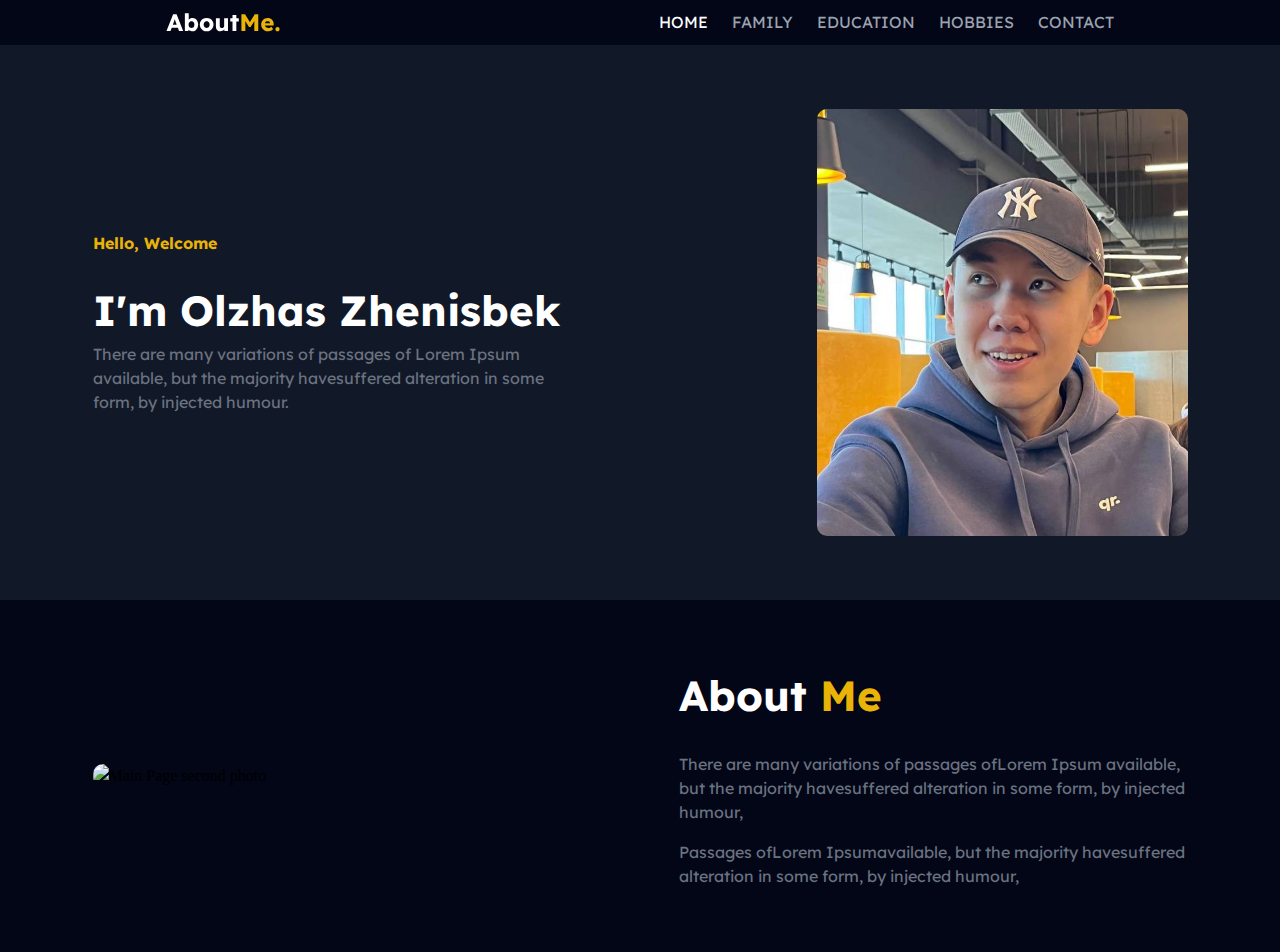
==== pages/index.html @ 2a375900 "Main Page without footer" ====
<!DOCTYPE html>
<html lang="en">
<head>
    <meta charset="UTF-8">
    <meta name="viewport" content="width=device-width, initial-scale=1.0">
    <title>Midterm</title>

    <link rel="preconnect" href="https://fonts.googleapis.com">
    <link rel="preconnect" href="https://fonts.gstatic.com" crossorigin>
    <link href="https://fonts.googleapis.com/css2?family=Lexend+Deca:wght@100..900&display=swap" rel="stylesheet">

    <link rel="stylesheet" href="/style/normalyze.css">
    <link rel="stylesheet" href="/style/style.css">
</head>
<body>
    <header class="header">
        <div class="header_container">
            <img src="/img/header.svg" alt="Header logo">
            
            <nav class="header_nav">
                <a style="color: white;" class="link" href="index.html">HOME</a>
                <a class="link" href="family.html">FAMILY</a>
                <a class="link" href="education.html">EDUCATION</a>
                <a class="link" href="hobbies.html">HOBBIES</a>
                <a class="link" href="contact.html">CONTACT</a>
            </nav>
        </div>
    </header>

    <main class="main">
        <section class="main_up">
            <div class="main_up_container">
                <div class="container_left">
                    <h3 class="yellow_text">Hello, Welcome</h3>
                    <h1 class="h1_text">I'm Olzhas Zhenisbek</h1>
                    <p class="p_text">There are many variations of passages of Lorem Ipsum
                        available, but the majority havesuffered alteration in some 
                       form, by injected humour.</p>
                </div>

                <div class="container_right">
                    <img class="main_photo" src="/img/main-photo.jpg" alt="Main Page photo">
                </div>
            </div>
        </section>

        <section class="main_down">
            <div class="main_down_container">
                <div class="down_container_left">
                    <img class="main_photo" src="/img/random-man.svg" alt="Main Page second photo">
                </div>

                <div class="down_container_right">
                    <div class="about_me flexB">
                        <h1 class="down_h1">About&nbsp;</h1><h1 class="down_h1 yellow">Me</h1>
                    </div>

                    <p class="p_text p_text_distance">There are many variations of passages ofLorem Ipsum
                        available, but the majority havesuffered alteration in some 
                        form, by injected humour,
                    </p>
                     
                    <p class="p_text">Passages ofLorem Ipsumavailable, but the majority havesuffered
                        alteration in some form, by injected humour,
                    </p>    
                </div>
            </div>
        </section>
    </main>

    <footer class="footer">
        
    </footer>
</body>
</html>
---- style/normalyze.css ----
/*
  1. Use a more-intuitive box-sizing model.
*/
*, *::before, *::after {
    box-sizing: border-box;
    
  }
  
  /*
    2. Remove default margin
  */
  * {
    margin: 0;
  }
  
  /*
    Typographic tweaks!
    3. Add accessible line-height
    4. Improve text rendering
  */
  body {
    line-height: 1.5;
    -webkit-font-smoothing: antialiased;
  }
  
  /*
    5. Improve media defaults
  */
  img, picture, video, canvas, svg {
    display: block;
    max-width: 100%;
  }
  
  /*
    6. Remove built-in form typography styles
  */
  input, button, textarea, select {
    font: inherit;
  }
  
  /*
    7. Avoid text overflows
  */
  p, h1, h2, h3, h4, h5, h6 {
    overflow-wrap: break-word;
  }

  button{
    border: none;
    cursor: pointer;
  }
  
  /*
    8. Create a root stacking context
  */
  #root, #__next {
    isolation: isolate;
  }
  /* list */
  ul,ol {
    list-style: none;
    padding-left: 0;
  }
---- style/style.css ----
body{
    background-color: #020617;
}

p, h1, h2, h3{
    color: white;
}

a{
    color: #9CA3AF;
    text-decoration: none;
}

.flexB{
    display: flex;
}

.header_container{
    display: flex;
    justify-content: space-between;
    max-width: 948px;

    margin: 0 auto;
    padding-top: 10px;
    padding-bottom: 10px;
}

.link{
    padding-left: 20px;
    font-family: 'Lexend Deca';
}

.main_up{
    padding-top: 0;
    background-color: #111827;
}

.main_up_container{
    display: flex;
    justify-content: space-between;
    max-width: 1095px;

    margin: 0px auto;
    padding-top: 5%;
    padding-bottom: 5%;

    align-items: center;
}

.container_left{
    max-width: 469px;
}

.main_photo{
    max-width: 427px;
    max-height: 427px;

    border-radius: 10px;
}

.yellow_text{
    font-family: 'Lexend Deca';
    font-size: 16px;
    color: #EAB308;
    padding-bottom: 24px;
}

.h1_text{
    font-size: 42px;
    font-family: 'Lexend Deca';
}

.p_text{
    color: #6B7280;
    font-family: 'Lexend Deca';
    font-size: 16px;
}

.main_down_container{
    max-width: 1095px;
    display: flex;
    justify-content: space-between;

    margin: 0px auto;
    align-items: center;

    padding-top: 5%;
    padding-bottom: 5%;
}

.about_me{
    margin-bottom: 5%;
}

.p_text_distance{
    margin-bottom: 3%;
}

.down_container_right{
    max-width: 509px;
}

.down_h1{
    font-size: 42px;
    font-family: 'Lexend Deca';
}

.yellow{
    color: #EAB308;
}
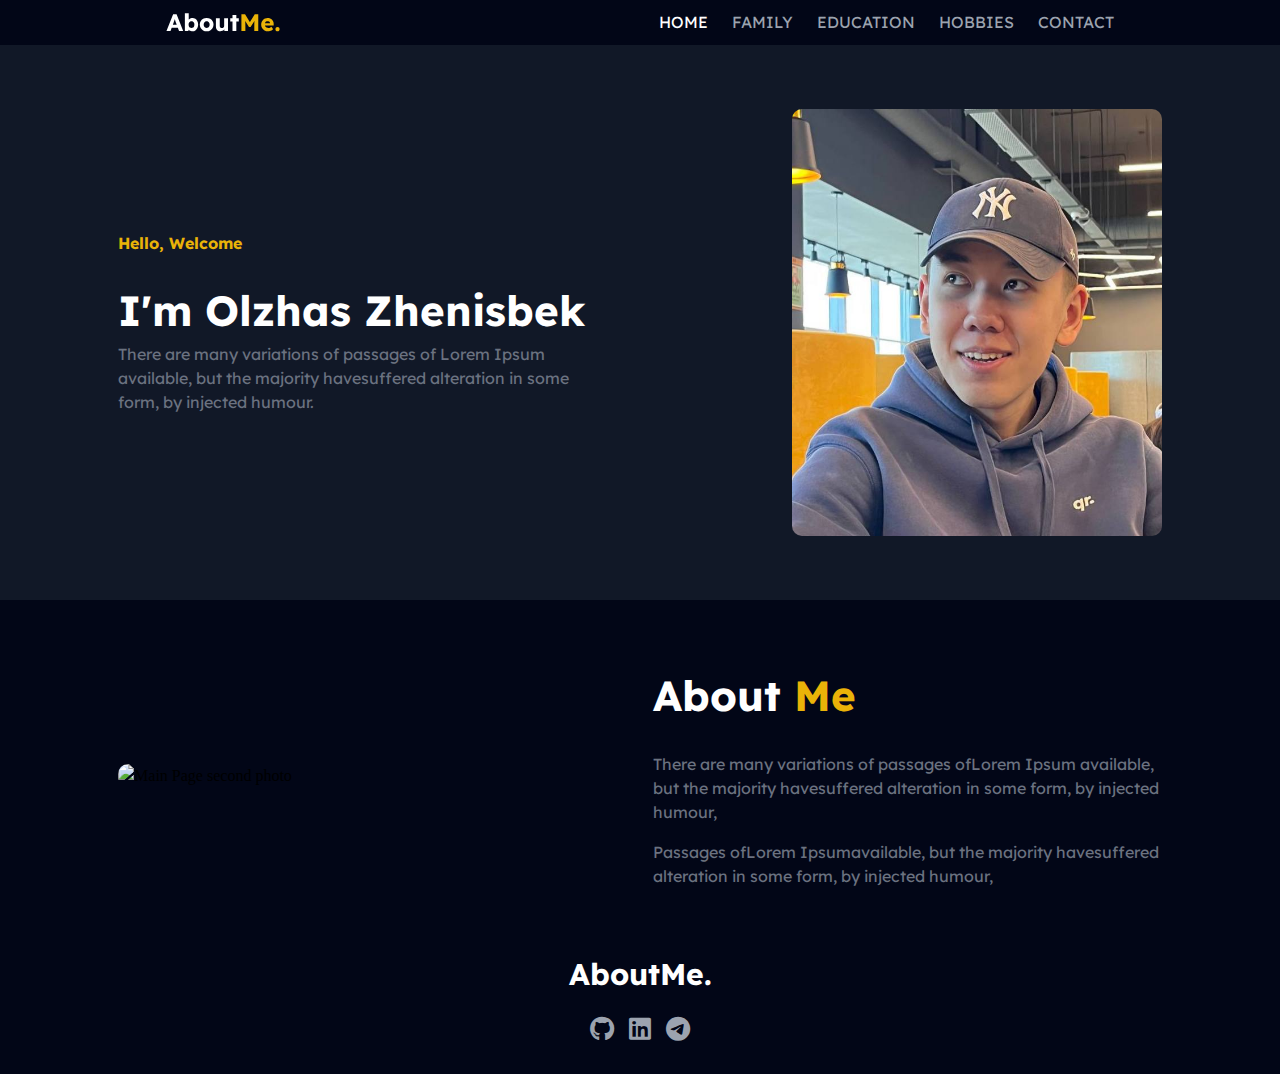
==== commit b9eaa96b: "First Page done" ====
--- a/pages/index.html
+++ b/pages/index.html
@@ -8,6 +8,7 @@
     <link rel="preconnect" href="https://fonts.googleapis.com">
     <link rel="preconnect" href="https://fonts.gstatic.com" crossorigin>
     <link href="https://fonts.googleapis.com/css2?family=Lexend+Deca:wght@100..900&display=swap" rel="stylesheet">
+    <link rel="stylesheet" href="https://cdnjs.cloudflare.com/ajax/libs/font-awesome/6.0.0-beta3/css/all.min.css">
 
     <link rel="stylesheet" href="/style/normalyze.css">
     <link rel="stylesheet" href="/style/style.css">
@@ -69,7 +70,22 @@
     </main>
 
     <footer class="footer">
+        <div class="footer_container">
+            <h2 class="footer_h2">AboutMe.</h2>
+            <div class="footer_logos">
+                <a class="footer_logo" href="https://github.com/Olzzhass" target="_blank">
+                    <i class="fab fa-github"></i>
+                </a>
         
+                <a class="footer_logo" href="https://www.linkedin.com/in/olzhas-zhenisbek-ba91b62a6/" target="_blank">
+                    <i class="fab fa-linkedin"></i>
+                </a>
+        
+                <a class="footer_logo" href="https://t.me/zzhenisbekk" target="_blank">
+                    <i class="fab fa-telegram"></i>
+                </a>
+            </div>
+        </div>
     </footer>
 </body>
 </html>--- a/style/style.css
+++ b/style/style.css
@@ -15,6 +15,10 @@
     display: flex;
 }
 
+.link:hover{
+    color: #EAB308;
+}
+
 .header_container{
     display: flex;
     justify-content: space-between;
@@ -28,6 +32,7 @@
 .link{
     padding-left: 20px;
     font-family: 'Lexend Deca';
+    transition: color 0.7s ease;
 }
 
 .main_up{
@@ -42,6 +47,8 @@
 
     margin: 0px auto;
     padding-top: 5%;
+    padding-left: 2%;
+    padding-right: 2%;
     padding-bottom: 5%;
 
     align-items: center;
@@ -82,6 +89,8 @@
     justify-content: space-between;
 
     margin: 0px auto;
+    padding-left: 2%;
+    padding-right: 2%;
     align-items: center;
 
     padding-top: 5%;
@@ -108,3 +117,36 @@
 .yellow{
     color: #EAB308;
 }
+
+.footer{
+    display: flex;
+    justify-content: center;
+}
+
+.footer_h2{
+    font-family: 'Lexend Deca';
+    margin-bottom: 10%;
+    font-size: 30px;
+}
+
+.footer_container{
+    max-width: 1095px;
+    display: block;
+    text-align: center;
+    margin-bottom: 2%;
+}
+
+.footer_logos{
+    display: flex;
+    justify-content: space-around;
+    padding: 0 10%;
+}
+
+.footer_logo{
+    font-size: 25px;
+    transition: color 0.7s ease;
+}
+
+.footer_logo:hover{
+    color: #EAB308;
+}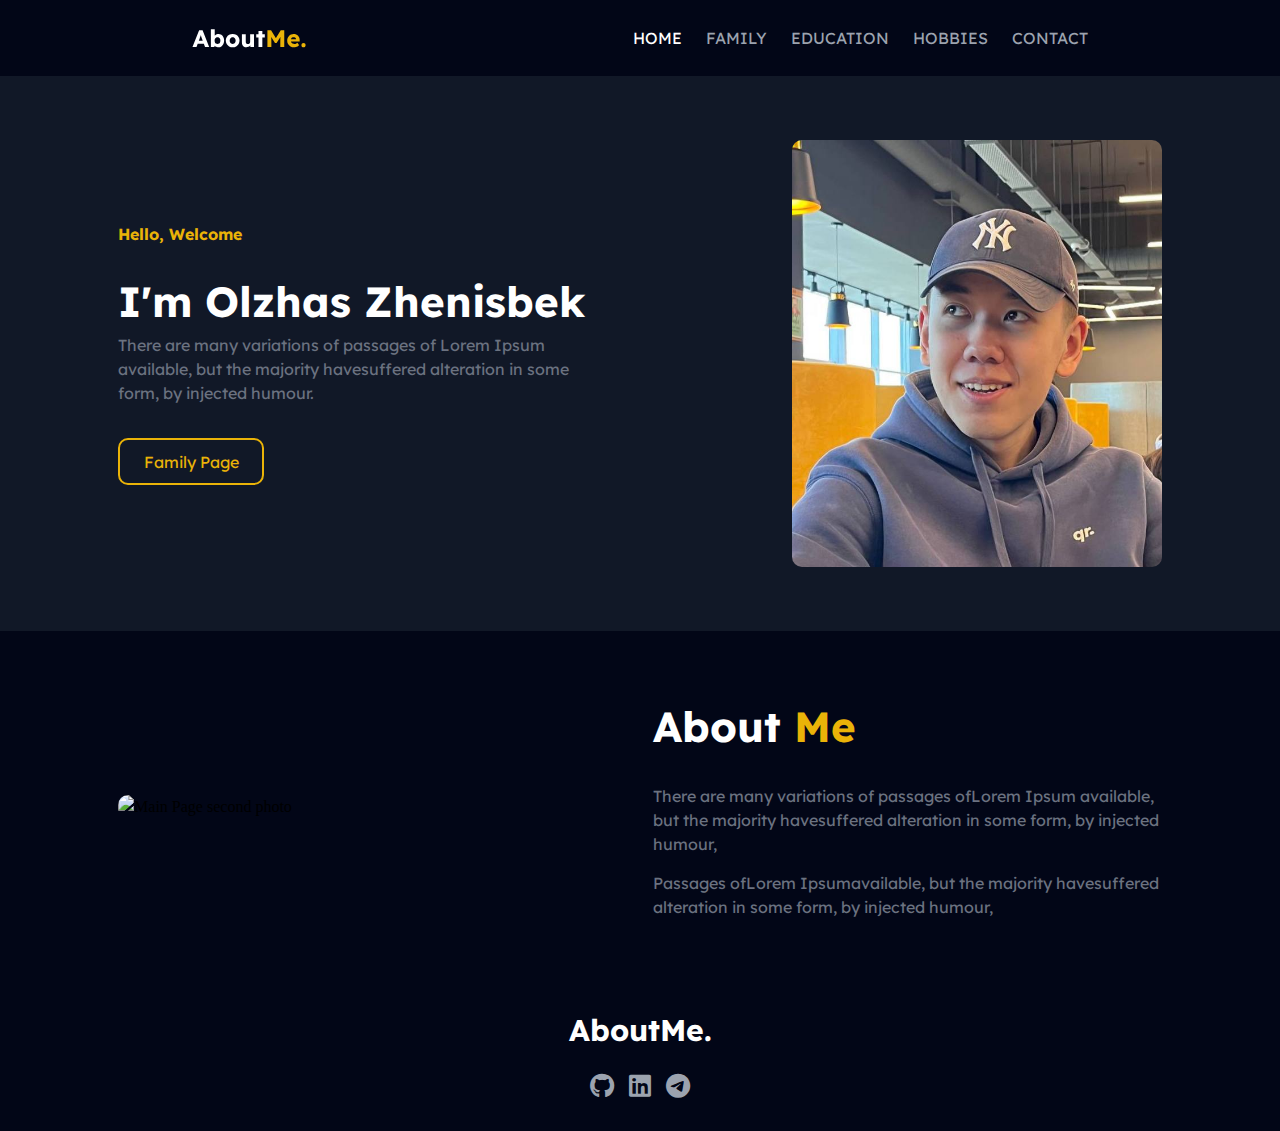
==== commit 5680f2ef: "With button in home page all working" ====
--- a/pages/index.html
+++ b/pages/index.html
@@ -37,6 +37,7 @@
                     <p class="p_text">There are many variations of passages of Lorem Ipsum
                         available, but the majority havesuffered alteration in some 
                        form, by injected humour.</p>
+                    <button class="family_button" onclick="window.location.href='family.html';">Family Page</button>
                 </div>
 
                 <div class="container_right">
--- a/style/style.css
+++ b/style/style.css
@@ -25,8 +25,10 @@
     max-width: 948px;
 
     margin: 0 auto;
-    padding-top: 10px;
-    padding-bottom: 10px;
+    padding-top: 2%;
+    padding-bottom: 2%;
+    padding-left: 2%;
+    padding-right: 2%;
 }
 
 .link{
@@ -65,6 +67,19 @@
     border-radius: 10px;
 }
 
+.family_button{
+    margin-top: 7%;
+    background-color: inherit;
+    color: #EAB308;
+    font-family: 'Lexend Deca';
+    border: 2px solid;
+    border-radius: 10px;
+    padding-top: 2%;
+    padding-bottom: 2%;
+    padding-left: 5%;
+    padding-right: 5%;
+}
+
 .yellow_text{
     font-family: 'Lexend Deca';
     font-size: 16px;
@@ -121,6 +136,7 @@
 .footer{
     display: flex;
     justify-content: center;
+    padding-top: 2%;
 }
 
 .footer_h2{
@@ -149,4 +165,171 @@
 
 .footer_logo:hover{
     color: #EAB308;
+}
+
+
+
+/* FAMILY PAGE */
+.family_main{
+    background-color: #111827;
+}
+
+.family_main_up_container{
+    max-width: 1095px;
+
+    margin: 0 auto;
+    padding-top: 5%;
+    padding-left: 2%;
+    padding-right: 2%;
+    padding-bottom: 5%;
+
+    text-align: center;
+}
+
+.main_up_left_container{
+    max-width: 461px;
+    margin: 0 auto;
+}
+
+.family_main_up_h2_div{
+    display: flex;
+    justify-content: center;
+}
+
+
+.contact_up_container{
+    max-width: 685px;
+    text-align: center;
+    margin: 0 auto;
+    padding-top: 7%;
+}
+
+.contact_div{
+    display: flex;
+    justify-content: center;
+}
+
+.contact_down_container{
+    max-width: 1110px;
+    display: flex;
+    justify-content: space-between;
+
+    margin: 0 auto;
+
+    padding-top: 7%;
+    padding-bottom: 7%;
+    padding-left: 2%;
+    padding-right: 2%;
+
+    align-items: center;
+}
+
+.down_right{
+    min-width: 540px;
+}
+
+.contact_yellow{
+    color: #EAB308;
+    font-family: 'Lexend Deca';
+    font-size: 16px;
+}
+
+.contact_white{
+    font-family: 'Lexend Deca';
+    font-size: 16px;
+}
+
+.input{
+    background-color: #1F2937;
+    color: white;
+    border: none;
+    margin-bottom: 4%;
+    border-radius: 2px;
+}
+
+.input::placeholder{
+    color: #F3F4F6;
+    font-family: 'Lexend Deca';
+}
+
+.input_padding{
+    padding-top: 2%;
+    padding-bottom: 2%;
+    padding-left: 3%;
+    padding-right: 23%;
+}
+
+.textarea_padding{
+    padding-top: 2%;
+    padding-bottom: 15%;
+    padding-left: 3%;
+    padding-right: 60%;
+}
+
+.submit{
+    background-color: #EAB308;
+    min-width: 123px;
+    border-radius: 2px;
+}
+
+.submit_p{
+    color: black;
+    padding-top: 20%;
+    padding-bottom: 20%;
+    padding-left: 5%;
+    padding-right: 5%;
+    font-size: 16px;
+    font-family: 'Lexend Deca';
+}
+
+.main_down_up_container{
+    display: flex;
+    justify-content: space-between;
+    max-width: 1095px;
+    /* flex-wrap: wrap; */
+    margin: 0 auto;
+    margin-bottom: 5%;
+}
+
+.main_down_down_container{
+    display: flex;
+    justify-content: space-between;
+    max-width: 1095px;
+    /* flex-wrap: wrap; */
+    margin: 0 auto;
+    padding-bottom: 5%;
+}
+
+.family_container{
+    border: 2px solid #020617;
+    border-radius: 10px;
+    background-color: #020617;
+    min-width: 47%;
+
+    padding-top: 1%;
+    max-width: 535px;
+}
+
+.family_h1{
+    text-align: center;
+    color: #6B7280;
+}
+
+.family_image_top{
+    width: 336px;
+    width: 290.75px;
+    margin: 0 auto;
+}
+
+.family_image_down{
+    width: 336px;
+    width: 290.75px;
+    margin: 0 auto;
+}
+
+.family_p {
+    margin: 0 auto;
+    text-align: center;
+    max-width: 90%;
+    padding-bottom: 8%;
 }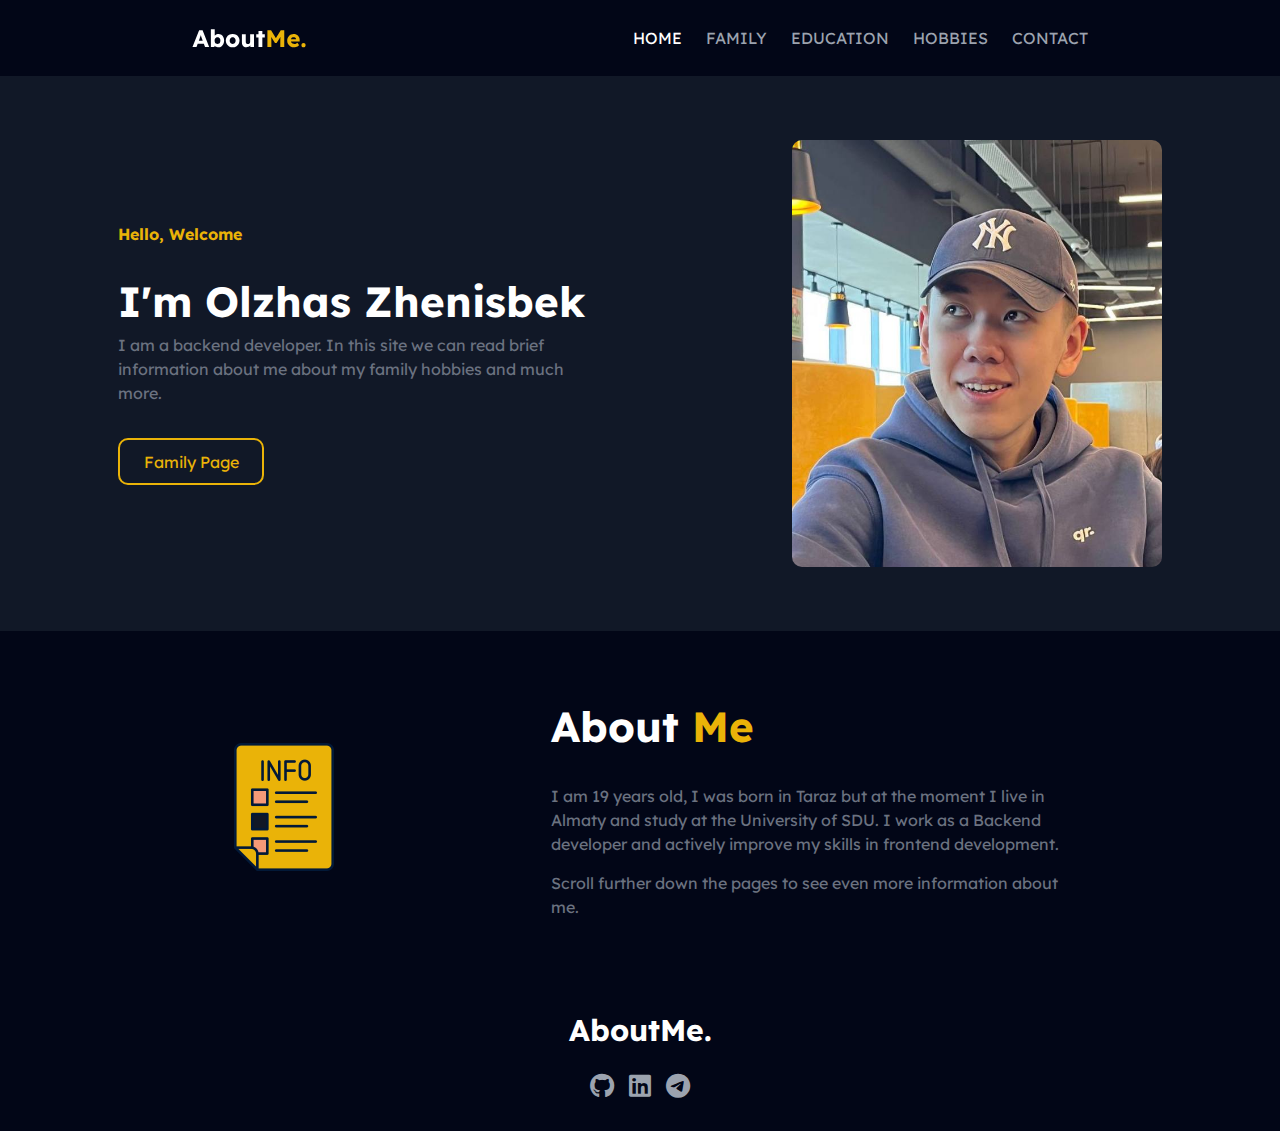
==== commit c156b878: "Needed adaptive and css games" ====
--- a/pages/index.html
+++ b/pages/index.html
@@ -34,9 +34,7 @@
                 <div class="container_left">
                     <h3 class="yellow_text">Hello, Welcome</h3>
                     <h1 class="h1_text">I'm Olzhas Zhenisbek</h1>
-                    <p class="p_text">There are many variations of passages of Lorem Ipsum
-                        available, but the majority havesuffered alteration in some 
-                       form, by injected humour.</p>
+                    <p class="p_text">I am a backend developer. In this site we can read brief information about me about my family hobbies and much more.</p>
                     <button class="family_button" onclick="window.location.href='family.html';">Family Page</button>
                 </div>
 
@@ -49,7 +47,7 @@
         <section class="main_down">
             <div class="main_down_container">
                 <div class="down_container_left">
-                    <img class="main_photo" src="/img/random-man.svg" alt="Main Page second photo">
+                    <img class="main_photo" src="/img/about-me-image.png" alt="Main Page second photo">
                 </div>
 
                 <div class="down_container_right">
@@ -57,14 +55,9 @@
                         <h1 class="down_h1">About&nbsp;</h1><h1 class="down_h1 yellow">Me</h1>
                     </div>
 
-                    <p class="p_text p_text_distance">There are many variations of passages ofLorem Ipsum
-                        available, but the majority havesuffered alteration in some 
-                        form, by injected humour,
-                    </p>
+                    <p class="p_text p_text_distance">I am 19 years old, I was born in Taraz but at the moment I live in Almaty and study at the University of SDU. I work as a Backend developer and actively improve my skills in frontend development.</p>
                      
-                    <p class="p_text">Passages ofLorem Ipsumavailable, but the majority havesuffered
-                        alteration in some form, by injected humour,
-                    </p>    
+                    <p class="p_text">Scroll further down the pages to see even more information about me.</p>    
                 </div>
             </div>
         </section>
--- a/style/style.css
+++ b/style/style.css
@@ -18,6 +18,33 @@
 .link:hover{
     color: #EAB308;
 }
+
+/* ОБЩИЕ */
+
+.yellow_text{
+    font-family: 'Lexend Deca';
+    font-size: 16px;
+    color: #EAB308;
+    padding-bottom: 24px;
+}
+
+.h1_text{
+    font-size: 42px;
+    font-family: 'Lexend Deca';
+}
+
+.p_text{
+    color: #6B7280;
+    font-family: 'Lexend Deca';
+    font-size: 16px;
+}
+
+.yellow{
+    color: #EAB308;
+}
+
+
+/* HEADER */
 
 .header_container{
     display: flex;
@@ -36,6 +63,47 @@
     font-family: 'Lexend Deca';
     transition: color 0.7s ease;
 }
+
+
+
+/* FOOTER */
+
+.footer{
+    display: flex;
+    justify-content: center;
+    padding-top: 2%;
+}
+
+.footer_h2{
+    font-family: 'Lexend Deca';
+    margin-bottom: 10%;
+    font-size: 30px;
+}
+
+.footer_container{
+    max-width: 1095px;
+    display: block;
+    text-align: center;
+    margin-bottom: 2%;
+}
+
+.footer_logos{
+    display: flex;
+    justify-content: space-around;
+    padding: 0 10%;
+}
+
+.footer_logo{
+    font-size: 25px;
+    transition: color 0.7s ease;
+}
+
+.footer_logo:hover{
+    color: #EAB308;
+}
+
+
+/* HOME PAGE */
 
 .main_up{
     padding-top: 0;
@@ -54,6 +122,7 @@
     padding-bottom: 5%;
 
     align-items: center;
+    /* background-color: #111827; */
 }
 
 .container_left{
@@ -80,28 +149,10 @@
     padding-right: 5%;
 }
 
-.yellow_text{
-    font-family: 'Lexend Deca';
-    font-size: 16px;
-    color: #EAB308;
-    padding-bottom: 24px;
-}
-
-.h1_text{
-    font-size: 42px;
-    font-family: 'Lexend Deca';
-}
-
-.p_text{
-    color: #6B7280;
-    font-family: 'Lexend Deca';
-    font-size: 16px;
-}
-
 .main_down_container{
     max-width: 1095px;
     display: flex;
-    justify-content: space-between;
+    justify-content: space-around;
 
     margin: 0px auto;
     padding-left: 2%;
@@ -129,44 +180,6 @@
     font-family: 'Lexend Deca';
 }
 
-.yellow{
-    color: #EAB308;
-}
-
-.footer{
-    display: flex;
-    justify-content: center;
-    padding-top: 2%;
-}
-
-.footer_h2{
-    font-family: 'Lexend Deca';
-    margin-bottom: 10%;
-    font-size: 30px;
-}
-
-.footer_container{
-    max-width: 1095px;
-    display: block;
-    text-align: center;
-    margin-bottom: 2%;
-}
-
-.footer_logos{
-    display: flex;
-    justify-content: space-around;
-    padding: 0 10%;
-}
-
-.footer_logo{
-    font-size: 25px;
-    transition: color 0.7s ease;
-}
-
-.footer_logo:hover{
-    color: #EAB308;
-}
-
 
 
 /* FAMILY PAGE */
@@ -196,6 +209,386 @@
     justify-content: center;
 }
 
+.main_down_up_container{
+    display: flex;
+    justify-content: space-between;
+    max-width: 1095px;
+    /* flex-wrap: wrap; */
+    margin: 0 auto;
+    margin-bottom: 5%;
+}
+
+.family_container{
+    border: 2px solid #020617;
+    border-radius: 10px;
+    background-color: #020617;
+    min-width: 47%;
+
+    padding-top: 1%;
+    max-width: 535px;
+}
+
+.family_image_top{
+    width: 336px;
+    width: 290.75px;
+    margin: 0 auto;
+}
+
+.family_h1{
+    text-align: center;
+    color: #6B7280;
+}
+
+.family_p {
+    margin: 0 auto;
+    text-align: center;
+    max-width: 90%;
+    padding-bottom: 8%;
+}
+
+.main_down_down_container{
+    display: flex;
+    justify-content: space-between;
+    max-width: 1095px;
+    /* flex-wrap: wrap; */
+    margin: 0 auto;
+    padding-bottom: 5%;
+}
+
+
+.family_image_down{
+    width: 336px;
+    width: 290.75px;
+    margin: 0 auto;
+}
+
+
+
+/* EDUCATION PAGE */
+
+.education_top_section{
+    background-color: #111827;
+    max-width: 1095px;
+    align-items: center;
+    margin: 0 auto;
+    border-radius: 15px;
+}
+
+.education_container{
+    display: flex;
+    justify-content: space-around;
+}
+
+.top_section_left{
+    max-width: 600px;
+}
+
+.education_h2{
+    font-family: 'Lexend Deca';
+    font-size: 30px;
+    text-align: center;
+    padding: 2%;
+}
+
+.timeline{
+    background: #111827;
+    margin: 20px auto;
+    padding: 20px;
+}
+
+.outer{
+    margin-left: 1%;
+}
+
+.card{
+    position: relative;
+    max-width: 400px;
+}
+
+.card:nth-child(odd){
+    padding: 30px 0 30px 30px;
+}
+
+.card:nth-child(even){
+    padding: 30px 30px 30px 0;
+}
+
+.card::before{
+    content: "";
+    position: absolute;
+    width: 50%;
+    border: solid white;
+}
+
+.card:nth-child(odd)::before {
+    left: 0px;
+    top: -4.5px;
+    bottom: -4.8px;
+    border-width: 5px 0 5px 5px;
+    border-radius: 50px 0 0 50px;
+}
+
+@media only screen and (max-width: 400px) {
+    .card:nth-child(odd)::before {
+      top: -5px;
+      bottom: -5px;
+    }
+}
+
+.card:nth-child(even)::before {
+    right: 0;
+    top: 0;
+    bottom: 0;
+    border-width: 5px 5px 5px 0;
+    border-radius: 0 50px 50px 0;
+}
+
+.card:first-child::before {
+    border-top: 0;
+    border-top-left-radius: 0;
+}
+
+.card:last-child:nth-child(odd)::before {
+    border-bottom: 0;
+    border-bottom-left-radius: 0;
+}
+
+.card:last-child:nth-child(even)::before {
+    border-bottom: 0;
+    border-bottom-right-radius: 0;
+}
+
+.info {
+    display: flex;
+    flex-direction: column;
+    background: #020617;
+    color: gray;
+    border-radius: 10px;
+    padding: 10px;
+}
+
+.timeline_title {
+    color: #EAB308;
+    position: relative;
+    font-family: 'Lexend Deca';
+    font-size: 25px;
+}
+
+.timeline_title::before {
+    content: "";
+    position: absolute;
+    width: 10px;
+    height: 10px;
+    background: #EAB308;
+    border-radius: 999px;
+    border: 3px solid #EAB308;
+}
+
+.card:nth-child(even) > .info > .timeline_title {
+    text-align: right;
+}
+
+.card:nth-child(odd) > .info > .timeline_title::before {
+    left: -42.5px;
+}
+
+.card:nth-child(even) > .info > .timeline_title::before {
+    right: -42.5px;
+}
+
+
+/* TIMELINE SECOND */
+
+.top_section_right{
+    max-width: 800px;
+}
+
+.timeline_second{
+    max-width: 440px;
+    background-color: inherit;
+	color:#fff;
+	padding: 30px 20px;
+}
+
+.timeline_second ul{
+	list-style-type:none;
+    border-left: 2px solid white;
+	padding:10px 5px;
+}
+
+.timeline_second ul li{
+	padding:20px 20px;
+	position:relative;
+	cursor:pointer;
+}
+
+.timeline_second ul li span{
+	display:inline-block;
+	background-color:#020617;
+    box-shadow:0px 0px 10px #EAB308;
+	border-radius:25px;
+	padding:2px 5px;
+	font-size:15px;
+	text-align:center;
+}
+
+.timeline_second_title{
+    color: #EAB308;
+    font-size: 17px;
+    padding-top: 5px;
+    font-family: 'Lexend Deca';
+}
+
+.timeline_second ul li .content p{
+	padding:5px 0px 15px 0px;
+	font-size:15px;
+}
+
+.timeline_second ul li:before{
+	position:absolute;
+	content:'';
+	width:10px;
+	height:10px;
+    background-color: #EAB308;
+	border-radius:50%;
+	left:-11px;
+	top:28px;
+	transition:.5s;
+}
+
+.timeline_second ul li:hover{
+    background-color: #020617;
+    border-radius: 30px;
+}
+
+@media (max-width:300px){
+	.timeline_second{
+		width:100%;
+		padding:30px 5px 30px 10px;
+	}
+	.timeline_second ul li .content h3{
+		color:#34ace0;
+		font-size:15px;
+	}
+
+}
+
+.button_div{
+    max-width: 1095px;
+    display: flex;
+    justify-content: center;
+}
+
+.show_button{
+    background-color: inherit;
+    border: 2px solid #EAB308;
+    color: #EAB308;
+    border-radius: 15px;
+
+    padding-left: 1%;
+    padding-right: 1%;
+    padding-top: 1%;
+    padding-bottom: 1%;
+
+    margin-bottom: 20px;
+
+    font-family: 'Lexend Deca';
+}
+
+.education_table{
+    border-collapse: collapse;
+    max-width: 800px;
+    margin: 0 auto;
+}
+
+.education_table, td, th {
+    border: 1px solid white;
+    border-radius: 5px;
+    font-family: 'Lexend Deca';
+}
+
+th{
+    color: #EAB308;
+    padding-left: 20px;
+    padding-right: 20px;
+    padding-top: 10px;
+    padding-bottom: 10px;
+}
+
+td{
+    color: white;
+    padding-left: 20px;
+    padding-right: 20px;
+    padding-top: 10px;
+    padding-bottom: 10px;
+}
+
+
+
+/* HOBBIES */
+
+.hobbies_main{
+    background-color: #111827;
+}
+
+.hobbies_main_up_container{
+    max-width: 1095px;
+
+    margin: 0 auto;
+    padding-top: 5%;
+    padding-left: 2%;
+    padding-right: 2%;
+    padding-bottom: 5%;
+
+    text-align: center;
+}
+
+.hobbies_up_center_container{
+    max-width: 461px;
+    margin: 0 auto;
+}
+
+.hobbies_main_up_h2_div{
+    display: flex;
+    justify-content: center;
+}
+
+.hobbies_icon{
+    max-width: 100px;
+    margin: 0 auto;
+}
+
+.hobbies_main_down{
+    padding-bottom: 5%;
+}
+
+.hobbies_main_container{
+    max-width: 1095px;
+    margin: 0 auto;
+}
+
+.up_container{
+    display: flex;
+    justify-content: space-between;
+    margin-bottom: 5%;
+}
+
+.down_container{
+    display: flex;
+    justify-content: space-between;
+}
+
+.container_item{
+    background-color: #020617;
+    border-radius: 10px;
+    max-width: 530px;
+    text-align: center;
+    padding: 5%;
+}
+
+
+
+/* CONTACT */
 
 .contact_up_container{
     max-width: 685px;
@@ -204,6 +597,13 @@
     padding-top: 7%;
 }
 
+.contact_main{
+    max-width: 1095px;
+    margin: 0 auto;
+    background-color: #111827;
+    border-radius: 15px;
+}
+
 .contact_div{
     display: flex;
     justify-content: center;
@@ -212,7 +612,7 @@
 .contact_down_container{
     max-width: 1110px;
     display: flex;
-    justify-content: space-between;
+    justify-content: space-around;
 
     margin: 0 auto;
 
@@ -237,33 +637,6 @@
 .contact_white{
     font-family: 'Lexend Deca';
     font-size: 16px;
-}
-
-.input{
-    background-color: #1F2937;
-    color: white;
-    border: none;
-    margin-bottom: 4%;
-    border-radius: 2px;
-}
-
-.input::placeholder{
-    color: #F3F4F6;
-    font-family: 'Lexend Deca';
-}
-
-.input_padding{
-    padding-top: 2%;
-    padding-bottom: 2%;
-    padding-left: 3%;
-    padding-right: 23%;
-}
-
-.textarea_padding{
-    padding-top: 2%;
-    padding-bottom: 15%;
-    padding-left: 3%;
-    padding-right: 60%;
 }
 
 .submit{
@@ -282,54 +655,29 @@
     font-family: 'Lexend Deca';
 }
 
-.main_down_up_container{
-    display: flex;
-    justify-content: space-between;
-    max-width: 1095px;
-    /* flex-wrap: wrap; */
-    margin: 0 auto;
-    margin-bottom: 5%;
-}
-
-.main_down_down_container{
-    display: flex;
-    justify-content: space-between;
-    max-width: 1095px;
-    /* flex-wrap: wrap; */
-    margin: 0 auto;
-    padding-bottom: 5%;
-}
-
-.family_container{
-    border: 2px solid #020617;
-    border-radius: 10px;
-    background-color: #020617;
-    min-width: 47%;
-
-    padding-top: 1%;
-    max-width: 535px;
-}
-
-.family_h1{
-    text-align: center;
-    color: #6B7280;
-}
-
-.family_image_top{
-    width: 336px;
-    width: 290.75px;
-    margin: 0 auto;
-}
-
-.family_image_down{
-    width: 336px;
-    width: 290.75px;
-    margin: 0 auto;
-}
-
-.family_p {
-    margin: 0 auto;
-    text-align: center;
-    max-width: 90%;
-    padding-bottom: 8%;
-}+.input{
+    background-color: #1F2937;
+    color: white;
+    border: none;
+    margin-bottom: 4%;
+    border-radius: 2px;
+}
+
+.input::placeholder{
+    color: #F3F4F6;
+    font-family: 'Lexend Deca';
+}
+
+.input_padding{
+    padding-top: 2%;
+    padding-bottom: 2%;
+    padding-left: 3%;
+    padding-right: 23%;
+}
+
+.textarea_padding{
+    padding-top: 2%;
+    padding-bottom: 15%;
+    padding-left: 3%;
+    padding-right: 60%;
+}
